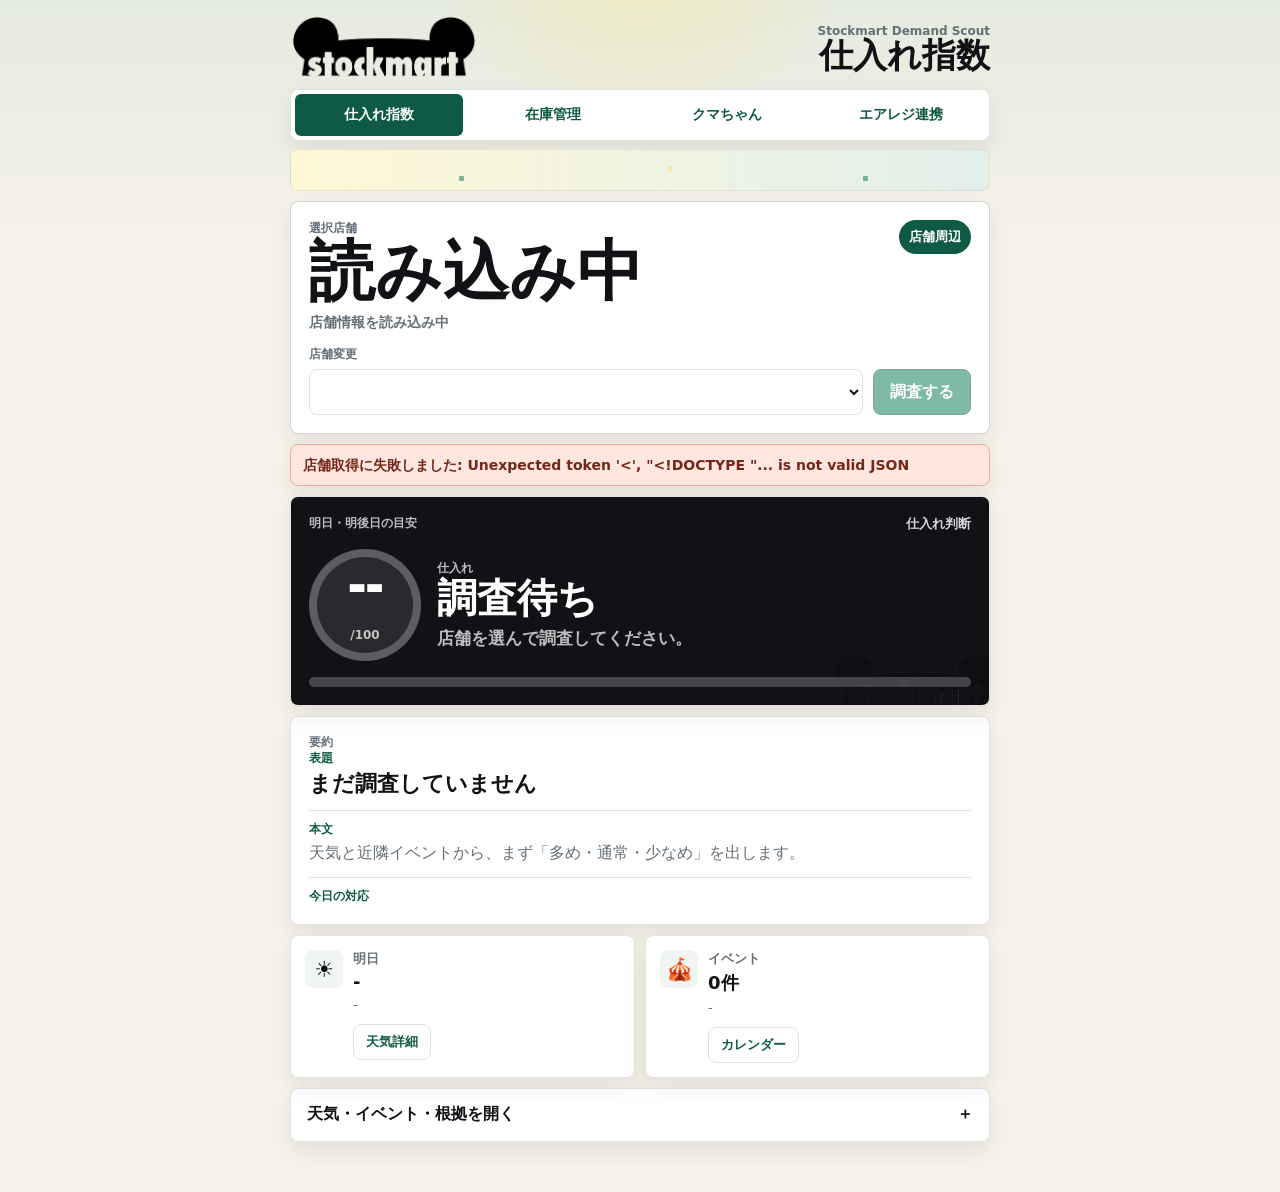
==== index.html @ d3574bcf "Publish Stockmart LP pages" ====
<!doctype html>
<html lang="ja">
  <head>
    <meta charset="UTF-8" />
    <meta name="viewport" content="width=device-width, initial-scale=1.0" />
    <title>ストックマート 仕入れ指数</title>
    <link rel="icon" href="./assets/stockmart-bear-logo-transparent.png" />
    <link rel="stylesheet" href="./styles.css" />
  </head>
  <body>
    <main class="shell">
      <header class="app-header">
        <img class="brand-bear" src="./assets/stockmart-bear-logo-transparent.png" alt="stockmart" />
        <div>
          <p class="eyebrow">Stockmart Demand Scout</p>
          <h1>仕入れ指数</h1>
        </div>
      </header>

      <nav class="app-tabs" aria-label="画面切替">
        <a class="app-tab is-active" href="./index.html" aria-current="page">仕入れ指数</a>
        <a class="app-tab" href="./ocr.html">在庫管理</a>
        <a class="app-tab" href="./system-proposal.html">クマちゃん</a>
        <a class="app-tab" href="./airregi-integration.html">エアレジ連携</a>
      </nav>

      <div class="bear-stage" aria-hidden="true">
        <div class="pixel-bear-sprite"></div>
        <span></span>
        <span></span>
        <span></span>
      </div>

      <section class="selector-card">
        <div class="store-title-row">
          <div>
            <p class="label">選択店舗</p>
            <h2 id="storeHeroName" class="store-hero-name">読み込み中</h2>
            <p id="storeHeroMeta" class="store-meta">店舗情報を読み込み中</p>
          </div>
          <span id="placeText" class="store-badge">店舗周辺</span>
        </div>
        <div class="store-control-row">
          <label>
            <span class="label">店舗変更</span>
            <select id="storeSelect"></select>
          </label>
          <button id="researchButton" class="primary-button" type="button">調査する</button>
        </div>
      </section>

      <section id="message" class="message">店舗を読み込み中です。</section>

      <section class="index-card" data-tone="normal">
        <div class="index-head">
          <span class="label">明日・明後日の目安</span>
          <strong>仕入れ判断</strong>
        </div>
        <div class="index-main">
          <div class="score-ring">
            <span id="indexScore">--</span>
            <small>/100</small>
          </div>
          <div>
            <p class="label">仕入れ</p>
            <h2 id="indexLabel">調査待ち</h2>
            <p id="indexReason">店舗を選んで調査してください。</p>
          </div>
        </div>
        <div class="meter" aria-hidden="true"><span id="indexMeter"></span></div>
      </section>

      <section class="summary-card">
        <p class="label">要約</p>
        <div class="summary-block summary-title-block">
          <span>表題</span>
          <h2 id="headline">まだ調査していません</h2>
        </div>
        <div class="summary-block summary-body-block">
          <span>本文</span>
          <div id="summaryText" class="summary-body-text">天気と近隣イベントから、まず「多め・通常・少なめ」を出します。</div>
        </div>
        <div class="summary-block summary-action-block">
          <span>今日の対応</span>
          <p id="todayAction" class="action-copy"></p>
        </div>
      </section>

      <section class="quick-grid">
        <article class="mini-card">
          <span aria-hidden="true">☀️</span>
          <div>
            <p class="label">明日</p>
            <strong id="tomorrowWeather">-</strong>
            <p id="tomorrowDetail">-</p>
            <button id="weatherDetailButton" class="mini-action" type="button">天気詳細</button>
          </div>
        </article>
        <article class="mini-card">
          <span aria-hidden="true">🎪</span>
          <div>
            <p class="label">イベント</p>
            <strong id="eventCount">0件</strong>
            <p id="eventMeta">-</p>
            <button id="eventDetailButton" class="mini-action" type="button">カレンダー</button>
          </div>
        </article>
      </section>

      <details id="detailBlock" class="detail-block">
        <summary>天気・イベント・根拠を開く</summary>
        <div class="detail-inner">
          <section>
            <h3>仕入れヒント</h3>
            <div id="stockList" class="simple-list empty">まだ調査結果がありません。</div>
          </section>
          <section>
            <h3>判断材料</h3>
            <div id="signalsList" class="simple-list empty">まだ調査結果がありません。</div>
          </section>
          <section id="eventsSection">
            <h3>イベントカレンダー</h3>
            <div id="eventsList" class="event-list empty">まだ調査結果がありません。</div>
          </section>
          <section id="weatherSection">
            <h3>天気一覧</h3>
            <div id="weatherList" class="weather-list empty">まだ調査結果がありません。</div>
          </section>
          <section>
            <h3>店舗情報</h3>
            <article id="storeCard" class="store-card">
              <div class="store-thumb"></div>
              <div>
                <p class="label">店舗</p>
                <h4 id="storeName">読み込み中</h4>
                <p id="storeDetail">公式店舗ページを確認しています。</p>
                <div class="store-actions">
                  <a id="storeLink" class="open-link" href="https://stockmart-sp.com/store/" target="_blank" rel="noreferrer">公式</a>
                  <a id="mapLink" class="open-link" href="https://stockmart-sp.com/store/" target="_blank" rel="noreferrer">地図</a>
                </div>
              </div>
            </article>
          </section>
        </div>
      </details>

    </main>

    <script src="./app.js?v=20260627-no-mobile-truncate"></script>
  </body>
</html>
---- styles.css ----
:root {
  color-scheme: light;
  --ink: #101216;
  --muted: #667078;
  --line: #dfe3e1;
  --paper: #f7f3ea;
  --panel: #ffffff;
  --green: #13805f;
  --green-dark: #0f5a45;
  --yellow: #ffe36d;
  --orange: #e36d3d;
  --shadow: 0 10px 24px rgba(16, 18, 22, 0.08);
}

* {
  box-sizing: border-box;
}

body {
  margin: 0;
  min-height: 100vh;
  color: var(--ink);
  background:
    radial-gradient(circle at 50% -80px, rgba(255, 227, 109, 0.36), transparent 220px),
    linear-gradient(180deg, rgba(19, 128, 95, 0.08), transparent 260px),
    var(--paper);
  font-family:
    system-ui,
    -apple-system,
    BlinkMacSystemFont,
    "Segoe UI",
    sans-serif;
}

button,
select,
a {
  font: inherit;
}

.shell {
  width: min(700px, calc(100vw - 28px));
  margin: 0 auto;
  padding: 16px 0 40px;
}

.app-header {
  display: flex;
  gap: 14px;
  align-items: center;
  justify-content: space-between;
  margin-bottom: 10px;
}

.app-tabs {
  display: grid;
  grid-template-columns: repeat(4, 1fr);
  gap: 6px;
  padding: 4px;
  margin-bottom: 10px;
  border: 1px solid var(--line);
  border-radius: 8px;
  background: #fff;
  box-shadow: var(--shadow);
}

.app-tab {
  display: inline-flex;
  align-items: center;
  justify-content: center;
  min-height: 42px;
  padding: 0 10px;
  border-radius: 6px;
  color: var(--green-dark);
  font-size: 14px;
  font-weight: 950;
  text-decoration: none;
}

.app-tab.is-active {
  color: #fff;
  background: var(--green-dark);
}

.bear-stage {
  position: relative;
  height: 42px;
  margin: -2px 0 10px;
  overflow: hidden;
  border: 1px solid rgba(16, 18, 22, 0.08);
  border-radius: 8px;
  background:
    linear-gradient(90deg, rgba(255, 227, 109, 0.28), rgba(19, 128, 95, 0.12)),
    #fff;
}

.bear-stage > span {
  position: absolute;
  bottom: 9px;
  width: 5px;
  height: 5px;
  border-radius: 1px;
  background: var(--green);
  opacity: 0.55;
  animation: pixelFloat 2.8s steps(4, end) infinite;
}

.bear-stage > span:nth-of-type(1) {
  left: 24%;
  animation-delay: 0.1s;
}

.bear-stage > span:nth-of-type(2) {
  left: 54%;
  bottom: 19px;
  background: var(--yellow);
  animation-delay: 0.7s;
}

.bear-stage > span:nth-of-type(3) {
  left: 82%;
  animation-delay: 1.2s;
}

.pixel-bear-sprite {
  --sprite-frame: 52px;
  position: absolute;
  left: calc(var(--sprite-frame) * -1.15);
  bottom: -3px;
  width: var(--sprite-frame);
  height: var(--sprite-frame);
  background: url("./assets/stockmart-pixel-bear-bow-sprite.png") 0 0 / calc(var(--sprite-frame) * 8) var(--sprite-frame) no-repeat;
  image-rendering: pixelated;
  transform-origin: 50% 100%;
  filter: drop-shadow(0 3px 0 rgba(16, 18, 22, 0.12));
  animation:
    bearTravel 7.2s steps(72, end) infinite,
    bearSprite 1.2s steps(8, end) infinite;
}

.brand-bear {
  width: clamp(128px, 34vw, 188px);
  height: auto;
  display: block;
}

.eyebrow,
.label {
  margin: 0;
  color: var(--muted);
  font-size: 12px;
  font-weight: 900;
  letter-spacing: 0;
}

h1,
h2,
h3,
h4,
p {
  margin-top: 0;
}

h1 {
  margin-bottom: 0;
  font-size: 34px;
  line-height: 1;
  letter-spacing: 0;
  text-align: right;
}

h2 {
  margin-bottom: 8px;
  font-size: 40px;
  line-height: 1.05;
  letter-spacing: 0;
}

h3 {
  margin-bottom: 10px;
  font-size: 18px;
}

.selector-card,
.index-card,
.summary-card,
.mini-card,
.detail-block,
.upload-card,
.product-db-card,
.store-card,
.message {
  border: 1px solid var(--line);
  border-radius: 8px;
  background: var(--panel);
  box-shadow: var(--shadow);
}

.selector-card {
  display: grid;
  gap: 14px;
  padding: 18px;
  margin-bottom: 10px;
  border-color: rgba(16, 18, 22, 0.18);
}

.selector-card label {
  display: grid;
  gap: 6px;
}

.store-title-row {
  display: flex;
  align-items: flex-start;
  justify-content: space-between;
  gap: 12px;
}

.store-hero-name {
  margin: 4px 0 8px;
  font-size: 66px;
  line-height: 0.95;
  font-weight: 1000;
}

.store-meta {
  margin: 0;
  color: var(--muted);
  font-size: 14px;
  font-weight: 850;
  line-height: 1.45;
}

.store-badge {
  display: inline-flex;
  align-items: center;
  min-height: 34px;
  padding: 0 10px;
  border-radius: 999px;
  color: #fff;
  background: var(--green-dark);
  font-size: 13px;
  font-weight: 950;
  white-space: nowrap;
}

.store-control-row {
  display: grid;
  grid-template-columns: minmax(0, 1fr) auto;
  gap: 10px;
  align-items: end;
}

select {
  width: 100%;
  min-height: 46px;
  padding: 0 12px;
  border: 1px solid var(--line);
  border-radius: 8px;
  background: #fff;
  color: var(--ink);
  font-weight: 900;
}

.primary-button,
.ghost-button,
.open-link {
  display: inline-flex;
  align-items: center;
  justify-content: center;
  min-height: 46px;
  padding: 0 16px;
  border-radius: 8px;
  border: 1px solid transparent;
  cursor: pointer;
  font-weight: 900;
  text-decoration: none;
  white-space: nowrap;
}

.primary-button {
  color: #fff;
  background: var(--green);
  border-color: var(--green-dark);
}

.primary-button:disabled,
.ghost-button:disabled {
  opacity: 0.55;
  cursor: wait;
}

.ghost-button,
.open-link {
  color: var(--green-dark);
  background: #fff;
  border-color: var(--line);
}

.message {
  margin-bottom: 10px;
  padding: 10px 12px;
  color: #4b3b14;
  background: #fff6d8;
  border-color: #ead072;
  font-size: 14px;
  font-weight: 800;
  line-height: 1.45;
}

.message[data-type="success"] {
  color: #0f5a45;
  background: #e8f8f0;
  border-color: #9ed6be;
}

.message[data-type="error"] {
  color: #742718;
  background: #ffe6df;
  border-color: #efaa9c;
}

.index-card {
  position: relative;
  overflow: hidden;
  padding: 18px;
  margin-bottom: 10px;
  color: #fff;
  background:
    linear-gradient(135deg, rgba(16, 18, 22, 0.98), rgba(16, 18, 22, 0.88)),
    #111;
}

.index-card::after {
  content: "";
  position: absolute;
  right: -12px;
  bottom: -4px;
  width: 170px;
  height: 58px;
  background: url("./assets/stockmart-bear-logo-transparent.png") center / contain no-repeat;
  opacity: 0.12;
}

.index-card[data-tone="high"] {
  background: linear-gradient(135deg, #111216, #116147 62%, #d76539);
}

.index-card[data-tone="medium"] {
  background: linear-gradient(135deg, #111216, #117763 70%, #caa83c);
}

.index-card[data-tone="low"] {
  background: linear-gradient(135deg, #111216, #4c5962);
}

.index-head {
  position: relative;
  z-index: 1;
  display: flex;
  justify-content: space-between;
  gap: 12px;
  margin-bottom: 16px;
}

.index-head strong {
  font-size: 13px;
  color: rgba(255, 255, 255, 0.82);
  white-space: nowrap;
}

.index-card .label,
.index-card p {
  color: rgba(255, 255, 255, 0.72);
}

.index-main {
  position: relative;
  z-index: 1;
  display: grid;
  grid-template-columns: 112px 1fr;
  gap: 16px;
  align-items: center;
}

.score-ring {
  display: grid;
  place-items: center;
  width: 112px;
  height: 112px;
  border: 8px solid rgba(255, 255, 255, 0.24);
  border-radius: 50%;
  background: rgba(255, 255, 255, 0.1);
}

.score-ring span {
  display: block;
  font-size: 42px;
  line-height: 0.9;
  font-weight: 1000;
}

.score-ring small {
  font-size: 12px;
  font-weight: 900;
  color: rgba(255, 255, 255, 0.72);
}

#indexReason {
  margin-bottom: 0;
  font-size: 17px;
  font-weight: 900;
  line-height: 1.35;
}

.meter {
  position: relative;
  z-index: 1;
  height: 10px;
  margin-top: 16px;
  overflow: hidden;
  border-radius: 999px;
  background: rgba(255, 255, 255, 0.22);
}

.meter span {
  display: block;
  width: 0;
  height: 100%;
  background: var(--yellow);
  transition: width 0.24s ease;
}

.summary-card {
  padding: 16px 18px;
  margin-bottom: 10px;
}

.summary-card p,
.summary-body-text {
  color: var(--muted);
  line-height: 1.55;
}

.summary-block {
  display: grid;
  gap: 6px;
  padding-top: 12px;
  margin-top: 12px;
  border-top: 1px solid var(--line);
}

.summary-block:first-of-type {
  padding-top: 0;
  margin-top: 0;
  border-top: 0;
}

.summary-block > span {
  color: var(--green-dark);
  font-size: 12px;
  font-weight: 1000;
  line-height: 1;
}

.summary-title-block h2 {
  margin: 0;
  font-size: 22px;
  line-height: 1.25;
  overflow-wrap: anywhere;
}

.summary-body-text {
  display: grid;
  gap: 6px;
  overflow-wrap: anywhere;
}

.summary-body-text p {
  margin: 0;
}

.action-copy {
  margin-bottom: 0;
  color: var(--green-dark) !important;
  font-weight: 900;
  overflow-wrap: anywhere;
}

.quick-grid {
  display: grid;
  grid-template-columns: repeat(2, 1fr);
  gap: 10px;
  margin-bottom: 10px;
}

.mini-card {
  display: grid;
  grid-template-columns: 38px 1fr;
  gap: 10px;
  min-width: 0;
  padding: 14px;
}

.mini-card > span {
  display: grid;
  place-items: center;
  width: 38px;
  height: 38px;
  border-radius: 8px;
  background: #f0f5f2;
  font-size: 22px;
}

.mini-card strong {
  display: block;
  margin: 2px 0 4px;
  font-size: 18px;
}

.mini-card p {
  margin-bottom: 0;
  color: var(--muted);
  font-size: 13px;
  line-height: 1.4;
}

.mini-action {
  min-height: 36px;
  margin-top: 10px;
  padding: 0 12px;
  border: 1px solid var(--line);
  border-radius: 8px;
  color: var(--green-dark);
  background: #fff;
  cursor: pointer;
  font-size: 13px;
  font-weight: 900;
}

.mini-action:hover {
  border-color: var(--green);
}

.detail-block {
  margin-bottom: 10px;
  overflow: hidden;
}

.detail-block summary {
  min-height: 52px;
  padding: 15px 16px;
  cursor: pointer;
  font-weight: 1000;
  list-style: none;
}

.detail-block summary::-webkit-details-marker {
  display: none;
}

.detail-block summary::after {
  content: "＋";
  float: right;
}

.detail-block[open] summary::after {
  content: "−";
}

.detail-inner {
  display: grid;
  gap: 18px;
  padding: 0 14px 16px;
}

.product-db-card {
  padding: 16px;
  margin-bottom: 10px;
}

.upload-card {
  display: grid;
  gap: 12px;
  padding: 16px;
  margin-bottom: 10px;
}

.upload-head h2 {
  margin: 2px 0 0;
}

.upload-controls {
  display: grid;
  grid-template-columns: 1fr auto;
  gap: 10px;
  align-items: center;
}

.file-button {
  position: relative;
  display: inline-flex;
  align-items: center;
  justify-content: center;
  min-height: 46px;
  padding: 0 16px;
  border: 1px solid var(--line);
  border-radius: 8px;
  color: var(--green-dark);
  background: #fff;
  cursor: pointer;
  font-weight: 900;
  overflow: hidden;
}

.file-button input {
  position: absolute;
  inset: 0;
  opacity: 0;
  cursor: pointer;
}

.upload-status {
  margin: 0;
  color: var(--muted);
  font-size: 14px;
  font-weight: 850;
  line-height: 1.45;
}

.receipt-upload-preview {
  position: relative;
  width: 112px;
  aspect-ratio: 3 / 4;
  overflow: hidden;
  border: 1px solid var(--line);
  border-radius: 8px;
  background: #f0f5f2;
}

.receipt-upload-preview img {
  width: 100%;
  height: 100%;
  display: block;
  object-fit: cover;
  object-position: top center;
}

.receipt-upload-preview span {
  position: absolute;
  left: 6px;
  bottom: 6px;
  display: inline-flex;
  align-items: center;
  min-height: 22px;
  padding: 2px 7px;
  border-radius: 999px;
  color: #fff;
  background: rgba(16, 18, 22, 0.82);
  font-size: 11px;
  font-weight: 950;
}

.upload-result {
  display: grid;
  gap: 10px;
  padding: 12px;
  border: 1px solid var(--line);
  border-radius: 8px;
  background: #fff;
}

.upload-result.is-success {
  border-color: #9ed6be;
  background: #f3fbf6;
}

.upload-result.is-warning {
  border-color: #ead072;
  background: #fff8df;
}

.upload-result.is-error {
  border-color: #efaa9c;
  background: #ffece7;
}

.upload-result-head {
  display: grid;
  gap: 4px;
}

.upload-result-head strong {
  font-size: 18px;
}

.upload-result-head span,
.upload-result p {
  margin: 0;
  color: var(--muted);
  font-size: 13px;
  line-height: 1.45;
}

.upload-stats {
  display: flex;
  flex-wrap: wrap;
  gap: 6px;
}

.upload-stats span {
  display: inline-flex;
  align-items: center;
  min-height: 28px;
  padding: 3px 8px;
  border-radius: 999px;
  color: var(--green-dark);
  background: #e8f8f0;
  font-size: 12px;
  font-weight: 950;
}

.upload-items {
  display: grid;
  gap: 6px;
  padding-top: 8px;
  border-top: 1px dashed var(--line);
}

.upload-items > b {
  color: var(--green-dark);
  font-size: 12px;
}

.product-db-head {
  display: flex;
  align-items: flex-start;
  justify-content: space-between;
  gap: 12px;
  margin-bottom: 12px;
}

.product-db-head h2 {
  margin: 2px 0 0;
}

.ocr-proof {
  margin-top: 12px;
  padding-top: 12px;
  border-top: 1px solid var(--line);
}

.ocr-proof-head strong {
  display: block;
  margin-top: 3px;
  font-size: 18px;
}

.ocr-flow {
  display: grid;
  grid-template-columns: repeat(3, 1fr);
  gap: 8px;
  margin: 12px 0;
}

.ocr-flow span {
  display: grid;
  place-items: center;
  min-height: 36px;
  padding: 6px 8px;
  border-radius: 8px;
  color: var(--green-dark);
  background: #e8f8f0;
  font-size: 12px;
  font-weight: 950;
  text-align: center;
}

.source-proof {
  border: 1px solid var(--line);
  border-radius: 8px;
  overflow: hidden;
}

.source-proof summary {
  min-height: 44px;
  padding: 12px;
  cursor: pointer;
  font-weight: 950;
  list-style: none;
}

.source-proof summary::-webkit-details-marker {
  display: none;
}

.source-proof summary::after {
  content: "＋";
  float: right;
}

.source-proof[open] summary::after {
  content: "−";
}

.simple-list,
.event-list,
.weather-list,
.product-list,
.source-list {
  display: grid;
  gap: 8px;
}

.simple-row,
.event-row,
.weather-row,
.product-row,
.source-row {
  display: grid;
  grid-template-columns: 38px 1fr;
  gap: 10px;
  padding: 12px;
  border: 1px solid var(--line);
  border-radius: 8px;
  background: #fff;
}

.simple-row > span,
.event-row > span {
  display: grid;
  place-items: center;
  width: 38px;
  height: 38px;
  border-radius: 8px;
  background: #f0f5f2;
  font-size: 20px;
}

.simple-row p,
.event-row p,
.weather-row p,
.store-card p {
  margin: 4px 0 0;
  color: var(--muted);
  font-size: 14px;
  line-height: 1.45;
  overflow-wrap: anywhere;
}

.simple-row strong,
.event-row strong,
.event-row small,
.weather-main strong,
.agenda-event strong,
.agenda-event p,
.agenda-event small,
.calendar-review summary {
  overflow-wrap: anywhere;
}

.event-row {
  grid-template-columns: 38px 1fr auto;
  align-items: center;
}

.events-panel {
  display: grid;
  gap: 10px;
}

.calendar-stats {
  display: grid;
  grid-template-columns: repeat(3, 1fr);
  gap: 8px;
}

.calendar-stats div {
  min-width: 0;
  padding: 10px;
  border: 1px solid var(--line);
  border-radius: 8px;
  background: #fff;
}

.calendar-stats b,
.calendar-stats span {
  display: block;
}

.calendar-stats b {
  color: var(--green-dark);
  font-size: 15px;
  line-height: 1.2;
}

.calendar-stats span {
  margin-top: 3px;
  color: var(--muted);
  font-size: 12px;
  font-weight: 900;
}

.event-calendar-card {
  padding: 10px;
  border: 1px solid var(--line);
  border-radius: 8px;
  background: #fff;
}

.calendar-weekdays,
.event-calendar-grid {
  display: grid;
  grid-template-columns: repeat(7, minmax(0, 1fr));
  gap: 5px;
}

.calendar-weekdays {
  margin-bottom: 5px;
}

.calendar-weekdays span {
  color: var(--muted);
  font-size: 11px;
  font-weight: 950;
  text-align: center;
}

.calendar-day {
  display: grid;
  grid-template-rows: auto auto 1fr;
  gap: 3px;
  min-height: 70px;
  padding: 6px;
  border: 1px solid #e4e9e6;
  border-radius: 8px;
  background: #f8faf8;
  align-content: start;
  overflow: visible;
}

.calendar-day.is-outside {
  opacity: 0.35;
}

.calendar-day.has-event {
  border-color: rgba(13, 104, 70, 0.36);
  background: #e8f8f0;
}

.calendar-day time {
  color: #101216;
  font-size: 12px;
  font-weight: 1000;
  line-height: 1;
}

.calendar-count {
  display: inline-flex;
  align-items: center;
  justify-content: center;
  width: fit-content;
  min-height: 20px;
  padding: 1px 6px;
  border-radius: 999px;
  color: #fff;
  background: var(--green-dark);
  font-size: 11px;
  font-weight: 950;
  line-height: 1;
}

.calendar-day small {
  min-width: 0;
  color: var(--green-dark);
  font-size: 11px;
  font-weight: 900;
  line-height: 1.1;
  overflow: visible;
}

.calendar-agenda {
  display: grid;
  gap: 8px;
}

.agenda-day {
  display: grid;
  grid-template-columns: 82px 1fr;
  gap: 8px;
  padding: 10px;
  border: 1px solid var(--line);
  border-radius: 8px;
  background: #fff;
}

.agenda-date {
  display: grid;
  place-items: center;
  align-content: center;
  gap: 5px;
  min-height: 70px;
  border-radius: 8px;
  color: #fff;
  background: var(--green-dark);
}

.agenda-date b,
.agenda-date span {
  display: block;
}

.agenda-date b {
  font-size: 13px;
  line-height: 1.1;
}

.agenda-date span {
  font-size: 11px;
  font-weight: 950;
}

.agenda-events {
  display: grid;
  gap: 8px;
  min-width: 0;
}

.agenda-event {
  display: grid;
  grid-template-columns: 32px 1fr auto;
  gap: 8px;
  align-items: start;
  min-width: 0;
}

.agenda-event > span {
  display: grid;
  place-items: center;
  width: 32px;
  height: 32px;
  border-radius: 8px;
  background: #f0f5f2;
  font-size: 18px;
}

.agenda-event strong {
  display: block;
  min-width: 0;
  font-size: 14px;
  line-height: 1.3;
}

.agenda-event p {
  margin: 3px 0;
  color: var(--muted);
  font-size: 12px;
  line-height: 1.35;
}

.agenda-event small {
  color: var(--muted);
  font-size: 11px;
  font-weight: 850;
}

.calendar-empty {
  padding: 12px;
  border: 1px dashed var(--line);
  border-radius: 8px;
  color: var(--muted);
  background: #fff;
  font-size: 13px;
  font-weight: 850;
}

.calendar-review {
  overflow: hidden;
  border: 1px solid var(--line);
  border-radius: 8px;
  background: #fff;
}

.calendar-review summary {
  min-height: 44px;
  padding: 12px;
  cursor: pointer;
  font-weight: 950;
  list-style: none;
}

.calendar-review summary::-webkit-details-marker {
  display: none;
}

.calendar-review summary::after {
  content: "＋";
  float: right;
}

.calendar-review[open] summary::after {
  content: "−";
}

.calendar-review-list {
  display: grid;
  gap: 8px;
  padding: 0 10px 10px;
}

.weather-row {
  grid-template-columns: minmax(80px, 0.85fr) 40px minmax(0, 2fr);
  align-items: center;
  gap: 9px;
  padding: 10px;
}

.weather-day {
  display: grid;
  gap: 3px;
}

.weather-day b {
  display: inline-flex;
  align-items: center;
  justify-content: center;
  min-height: 26px;
  padding: 2px 8px;
  border-radius: 999px;
  color: #fff;
  background: var(--green-dark);
  font-size: 12px;
  line-height: 1;
  white-space: nowrap;
}

.weather-day small {
  color: var(--muted);
  font-size: 12px;
  font-weight: 900;
  line-height: 1.15;
  text-align: center;
}

.weather-icon {
  display: grid;
  place-items: center;
  width: 40px;
  height: 40px;
  border-radius: 8px;
  background: #f0f5f2;
  font-size: 23px;
}

.weather-main {
  min-width: 0;
}

.weather-main strong {
  display: block;
  margin-bottom: 4px;
  font-size: 15px;
  line-height: 1.15;
}

.weather-main p {
  display: flex;
  flex-wrap: wrap;
  gap: 3px 8px;
  margin: 0;
  font-size: 13px;
  line-height: 1.25;
}

.weather-main p span {
  white-space: nowrap;
}

.product-row {
  grid-template-columns: 86px 1fr;
  align-items: start;
}

.source-list {
  padding: 0 10px 10px;
}

.source-row {
  grid-template-columns: 72px 1fr auto;
  align-items: center;
  box-shadow: none;
}

.receipt-cover {
  position: relative;
  display: block;
  width: 72px;
  aspect-ratio: 3 / 4;
  overflow: hidden;
  border: 1px solid var(--line);
  border-radius: 8px;
  background: #f0f5f2;
  text-decoration: none;
}

.receipt-cover img {
  width: 100%;
  height: 100%;
  display: block;
  object-fit: cover;
  object-position: top center;
}

.receipt-cover span,
.receipt-cover.is-empty {
  display: grid;
  place-items: center;
  min-height: 22px;
  padding: 2px 5px;
  color: #fff;
  background: rgba(16, 18, 22, 0.82);
  font-size: 11px;
  font-weight: 950;
}

.receipt-cover span {
  position: absolute;
  left: 4px;
  bottom: 4px;
  border-radius: 999px;
}

.receipt-cover.is-empty {
  height: 96px;
  color: var(--muted);
  background: #f0f5f2;
}

.product-row b {
  display: inline-flex;
  align-items: center;
  justify-content: center;
  min-height: 34px;
  padding: 4px 8px;
  border-radius: 8px;
  color: #fff;
  background: #101216;
  font-size: 13px;
}

.product-title-line {
  display: flex;
  align-items: center;
  gap: 8px;
  flex-wrap: wrap;
}

.stock-pill,
.receipt-quantity {
  display: inline-flex;
  align-items: center;
  justify-content: center;
  min-height: 24px;
  padding: 2px 8px;
  border-radius: 999px;
  color: var(--green-dark);
  background: #e8f8f0;
  font-size: 12px;
  font-weight: 950;
  line-height: 1.1;
  white-space: nowrap;
}

.source-row b {
  display: block;
  margin-bottom: 3px;
  color: var(--green-dark);
  font-size: 12px;
}

.product-row p,
.source-row p {
  margin: 4px 0 0;
  color: var(--muted);
  font-size: 13px;
  line-height: 1.4;
}

.receipt-readout {
  display: grid;
  gap: 5px;
  margin-top: 9px;
  padding-top: 8px;
  border-top: 1px dashed var(--line);
}

.receipt-readout > span {
  color: var(--green-dark);
  font-size: 12px;
  font-weight: 950;
}

.receipt-item,
.receipt-empty {
  display: grid;
  grid-template-columns: 76px 1fr auto;
  gap: 8px;
  align-items: start;
  margin: 0;
}

.receipt-item code {
  display: inline-flex;
  align-items: center;
  justify-content: center;
  min-height: 26px;
  padding: 2px 6px;
  border-radius: 6px;
  color: #fff;
  background: var(--green-dark);
  font-size: 12px;
  font-weight: 950;
}

.receipt-item strong {
  min-width: 0;
  font-size: 13px;
  line-height: 1.35;
}

.receipt-empty {
  grid-template-columns: 1fr;
  color: var(--muted);
  font-size: 13px;
}

.event-row small {
  color: var(--muted);
  font-weight: 800;
}

.row-top {
  display: flex;
  align-items: center;
  gap: 8px;
  margin-bottom: 5px;
  flex-wrap: wrap;
}

.row-top b {
  display: inline-flex;
  align-items: center;
  min-height: 24px;
  padding: 2px 8px;
  border-radius: 999px;
  color: #fff;
  background: var(--green-dark);
  font-size: 12px;
}

.event-date-label {
  max-width: 100%;
  white-space: normal;
  line-height: 1.25;
}

.row-top small {
  color: var(--muted);
  font-size: 12px;
  font-weight: 900;
}

.focus-flash {
  animation: focusFlash 0.9s ease;
}

.empty {
  padding: 14px;
  color: var(--muted);
  border: 1px dashed var(--line);
  border-radius: 8px;
  background: #fff;
}

.store-card {
  display: grid;
  grid-template-columns: 110px 1fr;
  gap: 12px;
  padding: 12px;
}

.store-thumb {
  min-height: 100px;
  border-radius: 8px;
  background: #111 url("./assets/stockmart-bear-logo-transparent.png") center / 86% auto no-repeat;
  background-size: cover;
  background-position: center;
}

.store-card h4 {
  margin: 2px 0 6px;
  font-size: 16px;
}

.store-actions {
  display: flex;
  flex-wrap: wrap;
  gap: 8px;
}

.deploy-note {
  margin: 12px 0 0;
  color: var(--muted);
  font-size: 12px;
  line-height: 1.45;
}

.proposal-page {
  min-height: 100vh;
  padding-bottom: 48px;
  background:
    linear-gradient(180deg, rgba(255, 255, 255, 0.94), rgba(247, 243, 234, 0.98) 640px),
    var(--paper);
  font-family:
    "Noto Sans JP",
    system-ui,
    -apple-system,
    BlinkMacSystemFont,
    "Segoe UI",
    sans-serif;
}

.proposal-topbar,
.proposal-tabs,
.proposal-section,
.proposal-final {
  width: min(1120px, calc(100vw - 32px));
  margin-inline: auto;
}

.proposal-topbar {
  display: flex;
  align-items: center;
  justify-content: space-between;
  padding: 18px 0 10px;
}

.proposal-brand {
  display: inline-flex;
  align-items: center;
  gap: 12px;
  color: var(--ink);
  text-decoration: none;
}

.proposal-brand img {
  width: 86px;
  height: auto;
  display: block;
}

.proposal-brand small,
.proposal-brand strong {
  display: block;
}

.proposal-brand small {
  color: var(--muted);
  font-size: 12px;
  font-weight: 900;
  line-height: 1.2;
}

.proposal-brand strong {
  margin-top: 2px;
  color: var(--green-dark);
  font-size: 18px;
  line-height: 1.2;
  font-weight: 900;
}

.proposal-tabs {
  margin-bottom: 16px;
}

.proposal-hero {
  position: relative;
  display: grid;
  align-items: center;
  min-height: 620px;
  overflow: hidden;
  background:
    linear-gradient(90deg, rgba(255, 255, 255, 0.97) 0%, rgba(255, 255, 255, 0.92) 34%, rgba(255, 255, 255, 0.18) 58%, rgba(255, 255, 255, 0) 100%),
    url("./assets/stockmart-ops-system-hero.png") center / cover no-repeat;
}

.proposal-hero-copy {
  position: relative;
  z-index: 1;
  width: min(1120px, calc(100vw - 32px));
  margin-inline: auto;
  padding: 80px 0 92px;
}

.proposal-kicker {
  margin: 0 0 10px;
  color: var(--green-dark);
  font-size: 13px;
  line-height: 1.2;
  font-weight: 900;
}

.proposal-hero h1,
.proposal-section h2,
.proposal-final h2 {
  margin: 0;
  color: var(--ink);
  letter-spacing: 0;
  text-wrap: balance;
}

.proposal-hero h1 {
  max-width: 760px;
  font-size: 56px;
  line-height: 1.08;
  text-align: left;
  font-weight: 900;
}

.proposal-hero h1 span {
  display: block;
}

.proposal-nowrap {
  display: inline !important;
  white-space: nowrap;
}

.proposal-hero p {
  max-width: 560px;
  margin: 22px 0 0;
  color: #384148;
  font-size: 18px;
  line-height: 1.8;
  font-weight: 700;
  text-wrap: pretty;
}

.proposal-hero-actions {
  display: flex;
  flex-wrap: wrap;
  gap: 10px;
  margin-top: 28px;
}

.proposal-button {
  display: inline-flex;
  align-items: center;
  justify-content: center;
  min-height: 48px;
  padding: 0 18px;
  border: 1px solid transparent;
  border-radius: 8px;
  font-size: 15px;
  font-weight: 900;
  text-decoration: none;
  white-space: nowrap;
}

.proposal-button-primary {
  color: #fff;
  background: var(--green-dark);
  border-color: var(--green-dark);
}

.proposal-button-secondary {
  color: var(--green-dark);
  background: rgba(255, 255, 255, 0.92);
  border-color: rgba(15, 90, 69, 0.22);
}

.proposal-section {
  padding: 72px 0 0;
}

.proposal-section-head {
  max-width: 760px;
}

.proposal-section h2,
.proposal-final h2 {
  font-size: 40px;
  line-height: 1.25;
  text-align: left;
  font-weight: 900;
}

.proposal-section-head > p:not(.proposal-kicker),
.proposal-final > p,
.customer-copy > p {
  margin: 16px 0 0;
  color: var(--muted);
  font-size: 17px;
  line-height: 1.8;
  font-weight: 700;
  text-wrap: pretty;
}

.service-map-section {
  padding-top: 56px;
}

.service-map-head {
  max-width: 860px;
}

.service-map-visual {
  margin: 28px 0 0;
  overflow: hidden;
  border: 1px solid rgba(15, 90, 69, 0.18);
  border-radius: 8px;
  background: #fff;
  box-shadow: 0 18px 38px rgba(16, 18, 22, 0.12);
}

.service-map-visual img {
  display: block;
  width: 100%;
  height: auto;
}

.service-map-legend {
  display: grid;
  grid-template-columns: repeat(5, minmax(0, 1fr));
  gap: 10px;
  margin-top: 12px;
}

.service-map-legend article {
  display: grid;
  gap: 8px;
  min-height: 168px;
  padding: 14px;
  border: 1px solid rgba(15, 90, 69, 0.16);
  border-radius: 8px;
  background: #fff;
  box-shadow: var(--shadow);
}

.service-map-legend span {
  display: grid;
  place-items: center;
  width: 38px;
  height: 38px;
  border-radius: 50%;
  color: #fff;
  background: var(--green-dark);
  font-size: 14px;
  line-height: 1;
  font-weight: 900;
}

.service-map-legend strong {
  color: var(--ink);
  font-size: 15px;
  line-height: 1.35;
  font-weight: 900;
}

.service-map-legend p {
  margin: 0;
  color: var(--muted);
  font-size: 13px;
  line-height: 1.55;
  font-weight: 700;
  text-wrap: pretty;
}

.value-grid {
  display: grid;
  grid-template-columns: repeat(3, minmax(0, 1fr));
  gap: 14px;
  margin-top: 28px;
}

.value-grid article,
.system-step,
.before-after article {
  border: 1px solid var(--line);
  border-radius: 8px;
  background: #fff;
  box-shadow: var(--shadow);
}

.value-grid article {
  min-height: 220px;
  padding: 22px;
}

.value-grid strong,
.before-after span {
  display: inline-flex;
  align-items: center;
  min-height: 28px;
  padding: 2px 9px;
  border-radius: 999px;
  color: var(--green-dark);
  background: #e8f8f0;
  font-size: 12px;
  line-height: 1;
  font-weight: 900;
}

.value-grid h3,
.system-step h3,
.before-after h3 {
  margin: 14px 0 9px;
  color: var(--ink);
  font-size: 22px;
  line-height: 1.35;
  font-weight: 900;
  text-wrap: balance;
}

.value-grid p,
.system-step p:not(.proposal-kicker),
.before-after p,
.customer-list li {
  margin: 0;
  color: var(--muted);
  font-size: 15px;
  line-height: 1.75;
  font-weight: 700;
  text-wrap: pretty;
}

.system-steps {
  position: relative;
  display: grid;
  grid-template-columns: repeat(4, minmax(0, 1fr));
  gap: 12px;
  margin-top: 30px;
}

.system-steps::before {
  content: "";
  position: absolute;
  top: 44px;
  left: 8%;
  right: 8%;
  height: 4px;
  border-radius: 999px;
  background: linear-gradient(90deg, var(--green-dark), var(--yellow), var(--orange));
}

.system-step {
  position: relative;
  display: grid;
  gap: 18px;
  align-content: start;
  min-height: 360px;
  padding: 20px;
}

.step-number {
  display: grid;
  place-items: center;
  width: 58px;
  height: 58px;
  border: 4px solid #fff;
  border-radius: 50%;
  color: #fff;
  background: var(--green-dark);
  box-shadow: 0 10px 18px rgba(15, 90, 69, 0.18);
  font-size: 18px;
  line-height: 1;
  font-weight: 900;
}

.customer-section {
  display: grid;
  grid-template-columns: 0.86fr 1.14fr;
  gap: 28px;
  align-items: center;
}

.customer-copy {
  min-width: 0;
}

.customer-list {
  display: grid;
  gap: 10px;
  margin: 24px 0 0;
  padding: 0;
  list-style: none;
}

.customer-list li {
  min-height: 42px;
  padding: 10px 12px 10px 42px;
  border: 1px solid rgba(15, 90, 69, 0.18);
  border-radius: 8px;
  background:
    linear-gradient(90deg, rgba(232, 248, 240, 0.94), rgba(255, 255, 255, 0.95));
}

.customer-list li {
  position: relative;
}

.customer-list li::after {
  content: "";
  position: absolute;
  top: 17px;
  left: 16px;
  width: 10px;
  height: 10px;
  border-radius: 50%;
  background: var(--green-dark);
  box-shadow: 0 0 0 4px rgba(19, 128, 95, 0.14);
}

.customer-visual {
  margin: 0;
  overflow: hidden;
  border-radius: 8px;
  box-shadow: 0 18px 38px rgba(16, 18, 22, 0.14);
}

.customer-visual img {
  display: block;
  width: 100%;
  height: auto;
}

.before-after {
  display: grid;
  grid-template-columns: repeat(2, minmax(0, 1fr));
  gap: 14px;
  margin-top: 28px;
}

.before-after article {
  min-height: 220px;
  padding: 24px;
}

.before-after article:last-child {
  border-color: rgba(15, 90, 69, 0.32);
  background:
    linear-gradient(135deg, #fff, rgba(232, 248, 240, 0.88));
}

.proposal-final {
  margin-top: 72px;
  padding: 40px;
  border-radius: 8px;
  color: #fff;
  background:
    linear-gradient(135deg, rgba(16, 18, 22, 0.98), rgba(15, 90, 69, 0.95)),
    #101216;
}

.proposal-final .proposal-kicker,
.proposal-final h2,
.proposal-final p {
  color: #fff;
}

.proposal-final h2 {
  max-width: 840px;
}

.proposal-final p {
  max-width: 760px;
  color: rgba(255, 255, 255, 0.78);
}

.proposal-final .proposal-button {
  margin-top: 24px;
  color: var(--green-dark);
  background: var(--yellow);
  border-color: var(--yellow);
}

@keyframes focusFlash {
  0% {
    background: #fff8c7;
  }
  100% {
    background: transparent;
  }
}

@keyframes bearTravel {
  0% {
    left: calc(var(--sprite-frame) * -1.15);
  }
  100% {
    left: calc(100% + 16px);
  }
}

@keyframes bearSprite {
  100% {
    background-position: calc(var(--sprite-frame) * -8) 0;
  }
}

@keyframes pixelFloat {
  0%,
  100% {
    transform: translateY(0);
  }
  50% {
    transform: translateY(-8px);
  }
}

@media (prefers-reduced-motion: reduce) {
  .meter span,
  .pixel-bear-sprite,
  .bear-stage > span {
    transition: none;
    animation: none !important;
  }
}

@media (max-width: 560px) {
  .shell {
    width: min(100vw - 18px, 440px);
    padding-top: 12px;
  }

  .app-header {
    gap: 10px;
  }

  .brand-bear {
    width: 128px;
  }

  .bear-stage {
    height: 34px;
  }

  .pixel-bear-sprite {
    --sprite-frame: 42px;
    bottom: -4px;
  }

  .eyebrow {
    font-size: 10px;
  }

  h1 {
    font-size: 24px;
  }

  h2 {
    font-size: 28px;
  }

  .selector-card {
    padding: 16px;
  }

  .store-title-row,
  .store-control-row {
    grid-template-columns: 1fr;
    display: grid;
  }

  .store-badge {
    justify-self: start;
  }

  .store-hero-name {
    font-size: 58px;
  }

  .primary-button,
  .ghost-button {
    width: 100%;
  }

  .upload-controls {
    grid-template-columns: 1fr;
  }

  .file-button {
    width: 100%;
  }

  .index-main {
    grid-template-columns: 92px 1fr;
    gap: 12px;
  }

  .score-ring {
    width: 92px;
    height: 92px;
  }

  .score-ring span {
    font-size: 34px;
  }

  .quick-grid,
  .store-card {
    grid-template-columns: 1fr;
  }

  .store-thumb {
    min-height: 150px;
  }

  .event-row {
    grid-template-columns: 38px 1fr;
  }

  .calendar-stats {
    grid-template-columns: 1fr 1fr;
  }

  .calendar-stats div:last-child {
    grid-column: 1 / -1;
  }

  .event-calendar-card {
    padding: 8px;
  }

  .calendar-weekdays,
  .event-calendar-grid {
    gap: 4px;
  }

  .calendar-day {
    min-height: 58px;
    padding: 4px;
    border-radius: 7px;
  }

  .calendar-day time {
    font-size: 11px;
  }

  .calendar-count {
    min-height: 18px;
    padding: 1px 5px;
    font-size: 10px;
  }

  .calendar-day small {
    font-size: 10px;
    line-height: 1.2;
  }

  .agenda-day {
    grid-template-columns: 1fr;
  }

  .agenda-date {
    min-height: 42px;
    grid-template-columns: auto auto;
    justify-content: start;
    padding: 0 10px;
  }

  .agenda-event {
    grid-template-columns: 32px 1fr;
  }

  .agenda-event .open-link {
    grid-column: 2;
    justify-self: start;
  }

  .event-row .open-link {
    grid-column: 2;
    justify-self: start;
  }

  .summary-title-block h2 {
    font-size: 19px;
  }

  .summary-card p,
  .summary-body-text,
  .agenda-event p,
  .event-row p {
    font-size: 12px;
    line-height: 1.5;
  }

  .weather-row {
    grid-template-columns: 68px 34px minmax(0, 1fr);
    gap: 7px;
    padding: 9px;
  }

  .weather-day b {
    min-height: 24px;
    padding: 2px 6px;
    font-size: 11px;
  }

  .weather-day small,
  .weather-main p {
    font-size: 11px;
  }

  .weather-icon {
    width: 34px;
    height: 34px;
    font-size: 21px;
  }

  .weather-main strong {
    margin-bottom: 2px;
    font-size: 14px;
  }

  .weather-main p {
    gap: 2px 6px;
  }

  .product-row {
    grid-template-columns: 76px 1fr;
  }

  .source-row {
    grid-template-columns: 64px 1fr;
  }

  .receipt-cover {
    width: 64px;
  }

  .source-row .open-link {
    grid-column: 2;
    justify-self: start;
  }

  .receipt-item {
    grid-template-columns: 70px 1fr;
  }

  .receipt-quantity {
    grid-column: 2;
    justify-self: start;
  }

  .event-row .open-link {
    grid-column: 2;
    justify-self: start;
  }

  .app-tab {
    min-height: 40px;
    padding: 0 6px;
    font-size: 12px;
  }

  .proposal-page {
    padding-bottom: 28px;
  }

  .proposal-topbar,
  .proposal-tabs,
  .proposal-section,
  .proposal-final {
    width: min(100vw - 18px, 440px);
  }

  .proposal-topbar {
    padding: 12px 0 8px;
  }

  .proposal-brand img {
    width: 72px;
  }

  .proposal-brand strong {
    font-size: 15px;
  }

  .proposal-brand small {
    font-size: 10px;
  }

  .proposal-hero {
    min-height: 570px;
    background:
      linear-gradient(180deg, rgba(255, 255, 255, 0.98) 0%, rgba(255, 255, 255, 0.92) 42%, rgba(255, 255, 255, 0.34) 100%),
      url("./assets/stockmart-ops-system-hero.png") 62% center / cover no-repeat;
  }

  .proposal-hero-copy {
    width: min(100vw - 18px, 440px);
    padding: 32px 0 260px;
  }

  .proposal-hero h1 {
    max-width: 360px;
    font-size: 34px;
    line-height: 1.18;
  }

  .proposal-hero p {
    max-width: 356px;
    margin-top: 16px;
    font-size: 14px;
    line-height: 1.7;
  }

  .proposal-hero-actions {
    display: grid;
    grid-template-columns: 1fr;
    max-width: 300px;
    margin-top: 20px;
  }

  .proposal-button {
    width: 100%;
    min-height: 44px;
    font-size: 14px;
  }

  .proposal-section {
    padding-top: 46px;
  }

  .proposal-section h2,
  .proposal-final h2 {
    font-size: 26px;
    line-height: 1.35;
  }

  .proposal-section-head > p:not(.proposal-kicker),
  .proposal-final > p,
  .customer-copy > p {
    font-size: 14px;
    line-height: 1.75;
  }

  .value-grid,
  .system-steps,
  .service-map-legend,
  .customer-section,
  .before-after {
    grid-template-columns: 1fr;
  }

  .value-grid {
    gap: 10px;
    margin-top: 20px;
  }

  .service-map-section {
    padding-top: 38px;
  }

  .service-map-visual {
    margin-top: 20px;
  }

  .service-map-visual img {
    width: 100%;
    max-width: 100%;
    transform: none;
  }

  .service-map-legend {
    gap: 8px;
  }

  .service-map-legend article {
    grid-template-columns: 38px 1fr;
    min-height: auto;
    align-items: start;
  }

  .service-map-legend strong,
  .service-map-legend p {
    grid-column: 2;
  }

  .value-grid article,
  .system-step,
  .before-after article {
    min-height: auto;
    padding: 18px;
  }

  .value-grid h3,
  .system-step h3,
  .before-after h3 {
    font-size: 19px;
  }

  .value-grid p,
  .system-step p:not(.proposal-kicker),
  .before-after p,
  .customer-list li {
    font-size: 13px;
    line-height: 1.65;
  }

  .system-steps::before {
    top: 0;
    bottom: 0;
    left: 28px;
    right: auto;
    width: 4px;
    height: auto;
    background: linear-gradient(180deg, var(--green-dark), var(--yellow), var(--orange));
  }

  .system-step {
    grid-template-columns: 58px 1fr;
    gap: 14px;
  }

  .customer-section {
    gap: 20px;
  }

  .customer-list {
    margin-top: 18px;
  }

  .customer-visual {
    order: -1;
  }

  .proposal-final {
    margin-top: 46px;
    padding: 24px 18px;
  }

}

/* 確認作業カード(手入力を、確認作業へ) */
.confirm-card {
  background: var(--panel);
  border: 1px solid var(--line);
  border-radius: 18px;
  box-shadow: var(--shadow);
  padding: 18px;
  display: grid;
  gap: 14px;
  margin-top: 14px;
}

.confirm-summary {
  font-size: 13px;
  font-weight: 700;
  color: var(--green-dark);
  background: rgba(19, 128, 95, 0.1);
  border-radius: 999px;
  padding: 6px 12px;
  white-space: nowrap;
}

.confirm-list {
  display: grid;
  gap: 8px;
}

.confirm-row {
  display: grid;
  grid-template-columns: auto 1fr auto auto;
  gap: 10px;
  align-items: center;
  border: 1px solid var(--line);
  border-radius: 12px;
  padding: 10px 12px;
  background: #fdfcf9;
}

.confirm-code {
  font-size: 13px;
  font-weight: 700;
  color: var(--green-dark);
  background: rgba(19, 128, 95, 0.08);
  border-radius: 8px;
  padding: 4px 8px;
}

.confirm-main {
  display: grid;
  gap: 4px;
  min-width: 0;
}

.confirm-name-line {
  display: flex;
  gap: 8px;
  align-items: center;
  min-width: 0;
}

.confirm-name {
  flex: 1;
  min-width: 0;
  border: 1px solid var(--line);
  border-radius: 8px;
  padding: 7px 10px;
  font-size: 14px;
  font-weight: 600;
}

.confirm-name:focus {
  outline: 2px solid rgba(19, 128, 95, 0.4);
}

.master-badge {
  font-size: 11px;
  font-weight: 800;
  border-radius: 999px;
  padding: 4px 9px;
  white-space: nowrap;
}

.master-badge.is-matched {
  color: #fff;
  background: var(--green);
}

.master-badge.is-review {
  color: #7a4a12;
  background: var(--yellow);
}

.ocr-note,
.master-price {
  font-size: 11.5px;
  color: var(--muted);
}

.confirm-qty-label {
  display: grid;
  gap: 2px;
  font-size: 11px;
  color: var(--muted);
  justify-items: center;
}

.confirm-qty {
  width: 58px;
  border: 1px solid var(--line);
  border-radius: 8px;
  padding: 6px 6px;
  font-size: 14px;
  text-align: center;
}

.confirm-remove {
  border: 1px solid var(--line);
  background: #fff;
  color: var(--muted);
  border-radius: 999px;
  width: 30px;
  height: 30px;
  cursor: pointer;
}

.confirm-remove:hover {
  color: var(--orange);
  border-color: var(--orange);
}

.confirm-row.is-flagged {
  border-color: rgba(214, 138, 33, 0.65);
  background: #fff8ec;
}

.confirm-code-input {
  width: 92px;
  border: 1px solid var(--line);
  font-family: inherit;
}

.confirm-code-input:focus {
  outline: 2px solid rgba(19, 128, 95, 0.4);
}

.flag-chip {
  font-size: 10.5px;
  font-weight: 700;
  color: #7a4a12;
  background: rgba(214, 138, 33, 0.16);
  border: 1px solid rgba(214, 138, 33, 0.4);
  border-radius: 999px;
  padding: 3px 8px;
  white-space: nowrap;
}

.flag-chip.is-manual {
  color: var(--green-dark);
  background: rgba(19, 128, 95, 0.1);
  border-color: rgba(19, 128, 95, 0.35);
}

.confirm-tools {
  display: flex;
  gap: 10px;
  align-items: center;
  justify-content: space-between;
  flex-wrap: wrap;
}

.confirm-total {
  margin: 0;
  font-size: 13px;
  color: var(--ink);
}

.confirm-total strong {
  font-size: 16px;
  color: var(--green-dark);
}

.confirm-total-warn {
  margin-left: 8px;
  font-size: 12px;
  font-weight: 700;
  color: #a3611b;
}

.confirm-actions {
  display: flex;
  gap: 10px;
  align-items: center;
  flex-wrap: wrap;
}

.product-db-actions {
  display: flex;
  gap: 8px;
  align-items: center;
}

a.mini-action {
  text-decoration: none;
  display: inline-block;
}

@media (max-width: 560px) {
  .confirm-row {
    grid-template-columns: auto 1fr;
    grid-template-areas:
      "code main"
      "qty remove";
  }
  .confirm-code { grid-area: code; }
  .confirm-main { grid-area: main; }
  .confirm-qty-label { grid-area: qty; justify-items: start; }
  .confirm-remove { grid-area: remove; justify-self: end; }
}

.confirm-card[hidden] {
  display: none;
}

/* 店長ダッシュボード */
.dashboard-card {
  background: var(--panel);
  border: 1px solid var(--line);
  border-radius: 18px;
  box-shadow: var(--shadow);
  padding: 18px;
  display: grid;
  gap: 12px;
  margin-bottom: 14px;
}

.margin-select-label {
  display: grid;
  gap: 2px;
  font-size: 11px;
  color: var(--muted);
  justify-items: end;
}

.margin-select-label select {
  border: 1px solid var(--line);
  border-radius: 8px;
  padding: 6px 10px;
  font-size: 13px;
  font-weight: 700;
  background: #fff;
}

.dashboard-grid {
  display: grid;
  grid-template-columns: repeat(auto-fit, minmax(150px, 1fr));
  gap: 8px;
}

.dashboard-grid article {
  border: 1px solid var(--line);
  border-radius: 12px;
  padding: 10px 12px;
  background: #fdfcf9;
  display: grid;
  gap: 3px;
}

.dashboard-grid small {
  font-size: 11px;
  font-weight: 700;
  color: var(--muted);
}

.dashboard-grid strong {
  font-size: 16px;
  color: var(--green-dark);
}

.dashboard-grid span {
  font-size: 11.5px;
  color: var(--muted);
}

.dashboard-note {
  margin: 0;
  font-size: 11.5px;
  color: var(--muted);
}

.dashboard-card .upload-head {
  display: flex;
  justify-content: space-between;
  align-items: flex-end;
  gap: 12px;
}

.margin-select-label select {
  width: 90px;
}
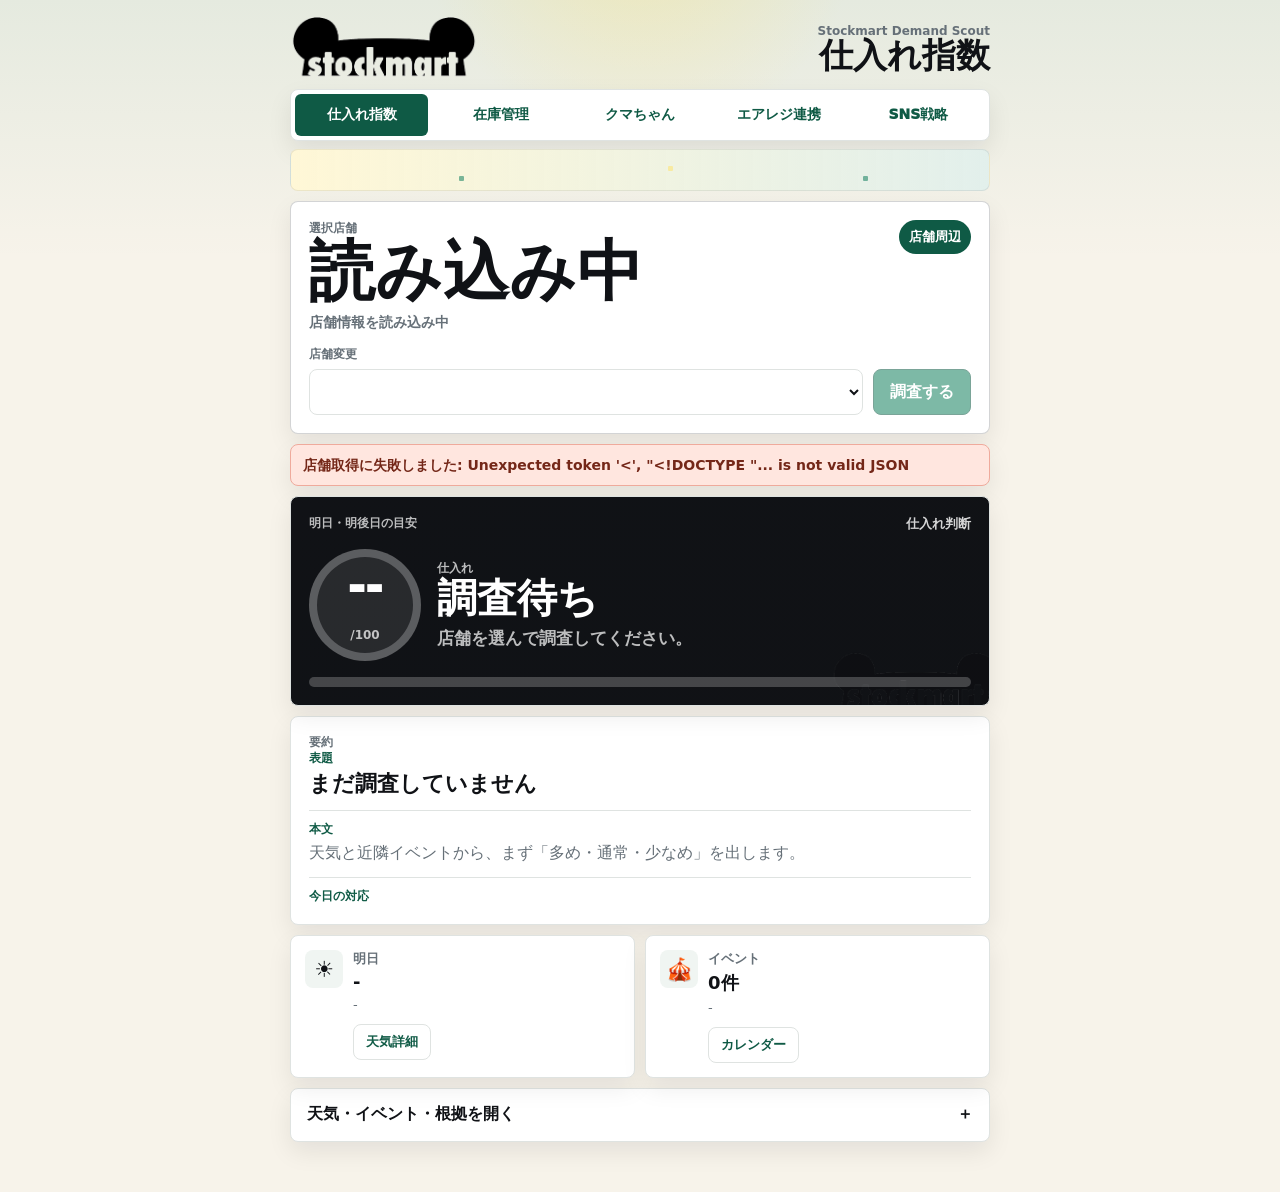
==== commit d2be63fb: "Add graphical SNS strategy report" ====
--- a/index.html
+++ b/index.html
@@ -22,6 +22,7 @@
         <a class="app-tab" href="./ocr.html">在庫管理</a>
         <a class="app-tab" href="./system-proposal.html">クマちゃん</a>
         <a class="app-tab" href="./airregi-integration.html">エアレジ連携</a>
+        <a class="app-tab" href="./sns-strategy.html">SNS戦略</a>
       </nav>
 
       <div class="bear-stage" aria-hidden="true">
--- a/styles.css
+++ b/styles.css
@@ -54,7 +54,7 @@
 
 .app-tabs {
   display: grid;
-  grid-template-columns: repeat(4, 1fr);
+  grid-template-columns: repeat(5, 1fr);
   gap: 6px;
   padding: 4px;
   margin-bottom: 10px;
@@ -62,6 +62,16 @@
   border-radius: 8px;
   background: #fff;
   box-shadow: var(--shadow);
+}
+
+@media (max-width: 640px) {
+  .app-tabs {
+    grid-template-columns: repeat(2, minmax(0, 1fr));
+  }
+
+  .app-tabs .app-tab:last-child {
+    grid-column: 1 / -1;
+  }
 }
 
 .app-tab {
